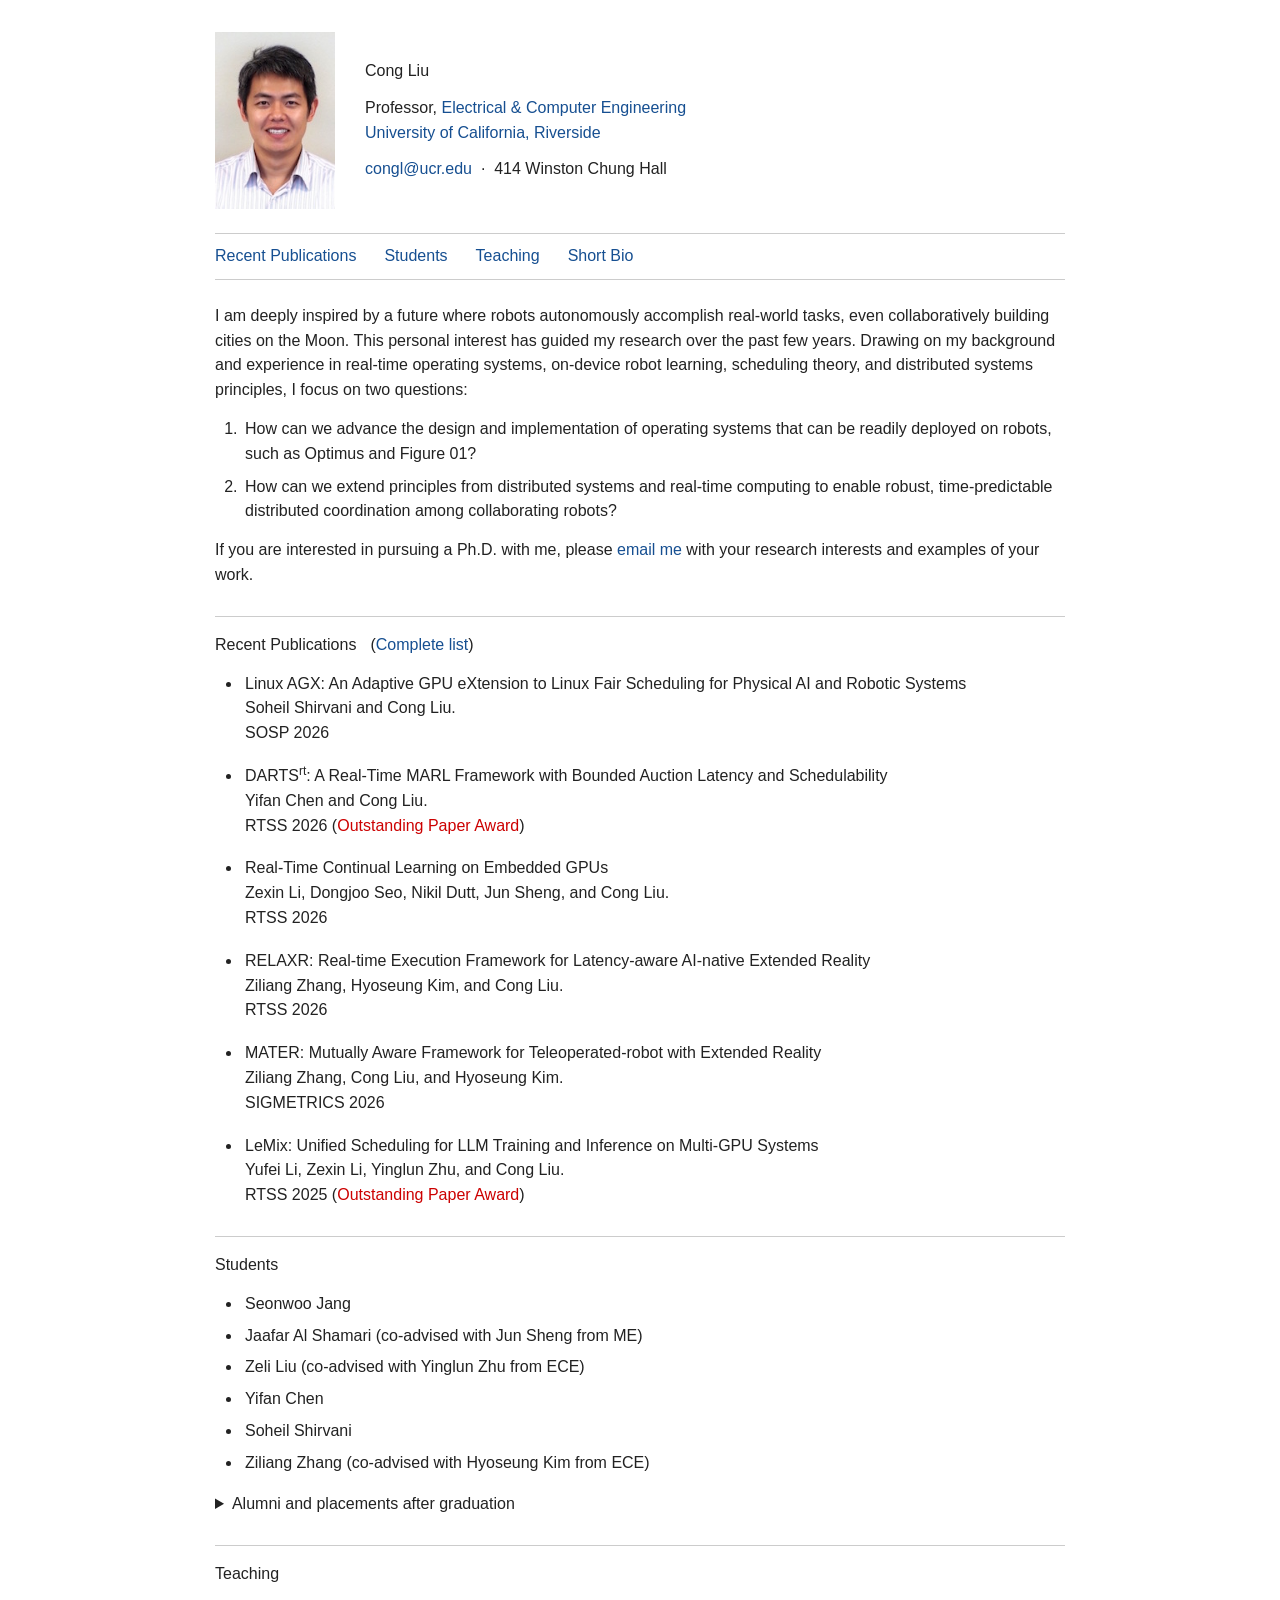
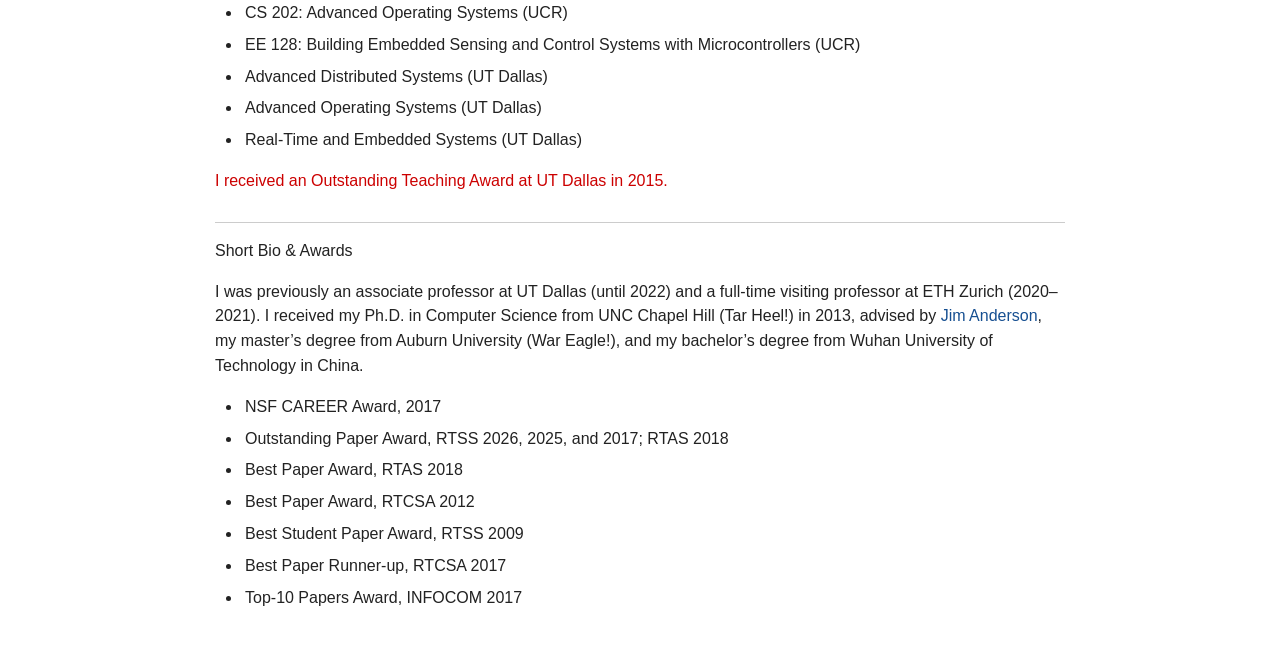
==== index.html @ 4c957865 "Migrate Cong Liu's personal website to GitHub Pages" ====
<!doctype html>
<html lang="en">
<head><meta charset="utf-8"><meta name="viewport" content="width=device-width, initial-scale=1"><title>Cong Liu | UC Riverside</title><meta name="description" content="Cong Liu at UC Riverside. Operating systems, real-time computing, and resource management for intelligent autonomous systems."><link rel="icon" href="favicon.svg" type="image/svg+xml"><link rel="stylesheet" href="style.css">
</head>
<body><a class="skip" href="#main">Skip to content</a>
<main id="main" class="wrap">
<header id="profile" class="profile"><img class="portrait" src="assets/portrait.jpg" alt="Cong Liu" width="120" height="177"><div>
<h1>Cong Liu
</h1>
<p>Professor, <a href="https://www.ece.ucr.edu/">Electrical &amp; Computer Engineering</a><br><a href="https://www.ucr.edu/">University of California, Riverside</a>
</p>
<p class="contact"><a href="mailto:congl@ucr.edu">congl@ucr.edu</a> &nbsp;&#183;&nbsp; 414 Winston Chung Hall
</p></div>
</header>
<nav aria-label="Main navigation"><a href="#publications">Recent Publications</a><a href="#students">Students</a><a href="#teaching">Teaching</a><a href="#bio">Short Bio</a>
</nav><div id="about" class="introduction">
<p>I am deeply inspired by a future where robots autonomously accomplish real-world tasks, even collaboratively building cities on the Moon. This personal interest has guided my research over the past few years. Drawing on my background and experience in real-time operating systems, on-device robot learning, scheduling theory, and distributed systems principles, I focus on two questions:
</p>
<ol>
<li>How can we advance the design and implementation of operating systems that can be readily deployed on robots, such as Optimus and Figure 01?
</li>
<li>How can we extend principles from distributed systems and real-time computing to enable robust, time-predictable distributed coordination among collaborating robots?
</li>
</ol>
<p>If you are interested in pursuing a Ph.D. with me, please <a href="mailto:congl@ucr.edu">email me</a> with your research interests and examples of your work.
</p></div>
<section id="publications"><div class="section-heading">
<h2>Recent Publications
</h2><span>(<a href="publications.html" target="_blank" rel="noopener">Complete list</a>)</span></div>
<ul class="papers">
<li><div class="paper-title">Linux AGX: An Adaptive GPU eXtension to Linux Fair Scheduling for Physical AI and Robotic Systems</div>
<p class="authors">Soheil Shirvani and Cong Liu.
</p>
<p class="publication-meta">SOSP 2026
</p>
</li>
<li><div class="paper-title">DARTS<sup>rt</sup>: A Real-Time MARL Framework with Bounded Auction Latency and Schedulability</div>
<p class="authors">Yifan Chen and Cong Liu.
</p>
<p class="publication-meta">RTSS 2026 (<span class="award">Outstanding Paper Award</span>)
</p>
</li>
<li><div class="paper-title">Real-Time Continual Learning on Embedded GPUs</div>
<p class="authors">Zexin Li, Dongjoo Seo, Nikil Dutt, Jun Sheng, and Cong Liu.
</p>
<p class="publication-meta">RTSS 2026
</p>
</li>
<li><div class="paper-title">RELAXR: Real-time Execution Framework for Latency-aware AI-native Extended Reality</div>
<p class="authors">Ziliang Zhang, Hyoseung Kim, and Cong Liu.
</p>
<p class="publication-meta">RTSS 2026
</p>
</li>
<li><div class="paper-title">MATER: Mutually Aware Framework for Teleoperated-robot with Extended Reality</div>
<p class="authors">Ziliang Zhang, Cong Liu, and Hyoseung Kim.
</p>
<p class="publication-meta">SIGMETRICS 2026
</p>
</li>
<li><div class="paper-title">LeMix: Unified Scheduling for LLM Training and Inference on Multi-GPU Systems</div>
<p class="authors">Yufei Li, Zexin Li, Yinglun Zhu, and Cong Liu.
</p>
<p class="publication-meta">RTSS 2025 (<span class="award">Outstanding Paper Award</span>)
</p>
</li>
</ul>
</section>
<section id="students">
<h2>Students
</h2>
<ul class="students-list">
<li>Seonwoo Jang
</li>
<li>Jaafar Al Shamari (co-advised with Jun Sheng from ME)
</li>
<li>Zeli Liu (co-advised with Yinglun Zhu from ECE)
</li>
<li>Yifan Chen
</li>
<li>Soheil Shirvani
</li>
<li>Ziliang Zhang (co-advised with Hyoseung Kim from ECE)
</li>
</ul>
<details>
<summary>Alumni and placements after graduation
</summary>
<ul class="alumni-list">
<li>Zexin Li <span>2026 &#183; Research Fellow, Nanyang Technological University (NTU), Singapore</span>
</li>
<li>Yufei Li <span>2025 &#183; Research scientist, Meta</span>
</li>
<li>Simin Chen <span>2024 &#183; Postdoctoral researcher, Columbia University</span>
</li>
<li>Junfeng Guo <span>2023 &#183; Postdoctoral researcher, University of Maryland</span>
</li>
<li>Soroush Bateni <span>2022 &#183; Postdoctoral researcher, UC Berkeley</span>
</li>
<li>Julie Rauer<span>2022 &#183; FICO</span>
</li>
<li>Zheng Dong<span>2019 &#183; Assistant professor, Wayne State University</span>
</li>
<li>Husheng Zhou<span>2019 &#183; Senior research scientist, VMware</span>
</li>
<li>Guangmo (Amo) Tong<span>2018 &#183; Assistant professor, University of Delaware</span>
</li>
<li>Aritra Samanta<span>M.S. 2023</span>
</li>
<li>Yaswanth Yadlapalli<span>M.S. 2022</span>
</li>
<li>Zelun Kong<span>M.S. 2020</span>
</li>
<li>Yuankun Zhu<span>M.S. 2019</span>
</li>
<li>Yue Ma<span>M.S. 2017 &#183; Amazon</span>
</li>
<li>Xia Zhang<span>M.S. 2016 &#183; IBM</span>
</li>
<li>Yuchuan Liu<span>M.S. 2016 &#183; NVIDIA</span>
</li>
<li>Gbadebo Ayoade<span>M.S. 2015</span>
</li>
<li>Mozi Chen<span>Visiting Ph.D. student, 2017&#8211;2018</span>
</li>
</ul>
</details>
</section>
<section id="teaching">
<h2>Teaching
</h2>
<ul>
<li>CS 202: Advanced Operating Systems (UCR)
</li>
<li>EE 128: Building Embedded Sensing and Control Systems with Microcontrollers (UCR)
</li>
<li>Advanced Distributed Systems (UT Dallas)
</li>
<li>Advanced Operating Systems (UT Dallas)
</li>
<li>Real-Time and Embedded Systems (UT Dallas)
</li>
</ul>
<p class="award">I received an Outstanding Teaching Award at UT Dallas in 2015.
</p>
</section>
<section id="bio">
<h2>Short Bio &amp; Awards
</h2>
<p>I was previously an associate professor at UT Dallas (until 2022) and a full-time visiting professor at ETH Zurich (2020&#8211;2021). I received my Ph.D. in Computer Science from UNC Chapel Hill (Tar Heel!) in 2013, advised by <a href="https://www.cs.unc.edu/~anderson/">Jim Anderson</a>, my master&#8217;s degree from Auburn University (War Eagle!), and my bachelor&#8217;s degree from Wuhan University of Technology in China.
</p>
<ul>
<li>NSF CAREER Award, 2017
</li>
<li>Outstanding Paper Award, RTSS 2026, 2025, and 2017; RTAS 2018
</li>
<li>Best Paper Award, RTAS 2018
</li>
<li>Best Paper Award, RTCSA 2012
</li>
<li>Best Student Paper Award, RTSS 2009
</li>
<li>Best Paper Runner-up, RTCSA 2017
</li>
<li>Top-10 Papers Award, INFOCOM 2017
</li>
</ul>
</section>
</main>
</body>
</html>
---- style.css ----
*{box-sizing:border-box}
html{scroll-behavior:smooth;scroll-padding-top:24px}
body{margin:0;background:#fff;color:#222;font:16px/1.55 Arial,Helvetica,sans-serif}
.wrap{width:min(850px,calc(100% - 48px));margin:0 auto}
h1,h2,h3,p,li,nav,summary,footer,span,a,strong,em{font-family:inherit;font-size:inherit;font-weight:400;font-style:normal}
h1,h2,h3{line-height:inherit}
a{color:#164f91;text-decoration:none}
a:hover{text-decoration:underline;text-underline-offset:3px}
a:focus-visible,summary:focus-visible{outline:2px solid #164f91;outline-offset:4px}
.profile{display:flex;gap:30px;align-items:center;padding:32px 0 24px}
.portrait{width:120px;height:177px;object-fit:cover}
.profile h1{margin:0 0 12px}
.profile p{margin:0}
.profile .contact{margin-top:12px}
nav{display:flex;gap:28px;flex-wrap:wrap;padding:10px 0;border-top:1px solid #ccc;border-bottom:1px solid #ccc}
.introduction p{margin:24px 0 28px;line-height:1.65}
section{margin:28px 0 0;padding-top:16px;border-top:1px solid #ccc}
h2{margin:0 0 14px}
.section-heading{display:flex;align-items:baseline;gap:14px;margin-bottom:14px;flex-wrap:wrap}
.section-heading h2{margin:0}
ul{padding-left:27px;margin:12px 0;list-style-type:disc}
li{padding-left:3px;margin-bottom:7px}
.papers>li{margin-bottom:18px}
.papers>li:last-child{margin-bottom:0}
.paper-title,.authors,.publication-meta,.paper-note{margin:0;line-height:1.55}
.news-list{list-style:none;padding-left:27px}
.news-list>li{position:relative;padding-left:3px;margin-bottom:8px}
.news-list>li::before{content:'\bb ';position:absolute;left:-23px;color:#222}
.students-list{margin-bottom:17px}
details{margin:13px 0}
summary{cursor:pointer;width:fit-content;color:#222}
details p{margin:12px 0 12px 27px}
.alumni-list{columns:1}
.alumni-list span{display:block}
.join{margin:18px 0 0}
#teaching>ul{margin-top:12px}
.secondary{margin-top:28px;padding-top:6px;border-top:1px solid #ccc}
.footer{margin-top:24px;padding:16px 0 28px;border-top:1px solid #ccc}
.archive-nav{padding:28px 0 14px;display:flex;justify-content:space-between;border-bottom:1px solid #ccc}
.pub-intro{padding:24px 0 0}
.pub-intro h1{margin:0 0 14px}
.pub-intro p{margin:14px 0}
.eyebrow{display:none}
.archive-item{margin-bottom:18px}
.skip{position:absolute;top:-100px;left:15px;background:#fff;padding:10px}
.skip:focus{top:10px;z-index:10}
@media(max-width:600px){.wrap{width:calc(100% - 32px)}
.profile{gap:18px;padding:24px 0 20px;align-items:flex-start}
.portrait{width:80px;height:118px}
.profile .contact{margin-top:10px}
nav{gap:10px 20px}
.section-heading{gap:8px 14px}
.profile p{overflow-wrap:anywhere}
.introduction p{margin:22px 0 26px}
.papers>li{margin-bottom:19px}
}
@media(max-width:390px){.profile{display:block}
.portrait{float:right;margin:0 0 12px 16px}
.profile:after{content:'';display:block;clear:both}
}
@media(prefers-reduced-motion:reduce){html{scroll-behavior:auto}
}


.introduction{margin-top:24px}
.introduction h2{margin-bottom:14px}
.introduction p{margin:14px 0;line-height:1.55}
.introduction ul{margin:14px 0 14px;padding-left:27px}
.introduction li{margin-bottom:8px}
.introduction p:last-child{margin-bottom:0}
sup{font-size:.75em;line-height:0}


.award{color:#c00;font-weight:400}


.introduction ol{padding-left:27px;margin:14px 0}
#students h3{margin:22px 0 12px}


main.wrap{padding-bottom:32px}
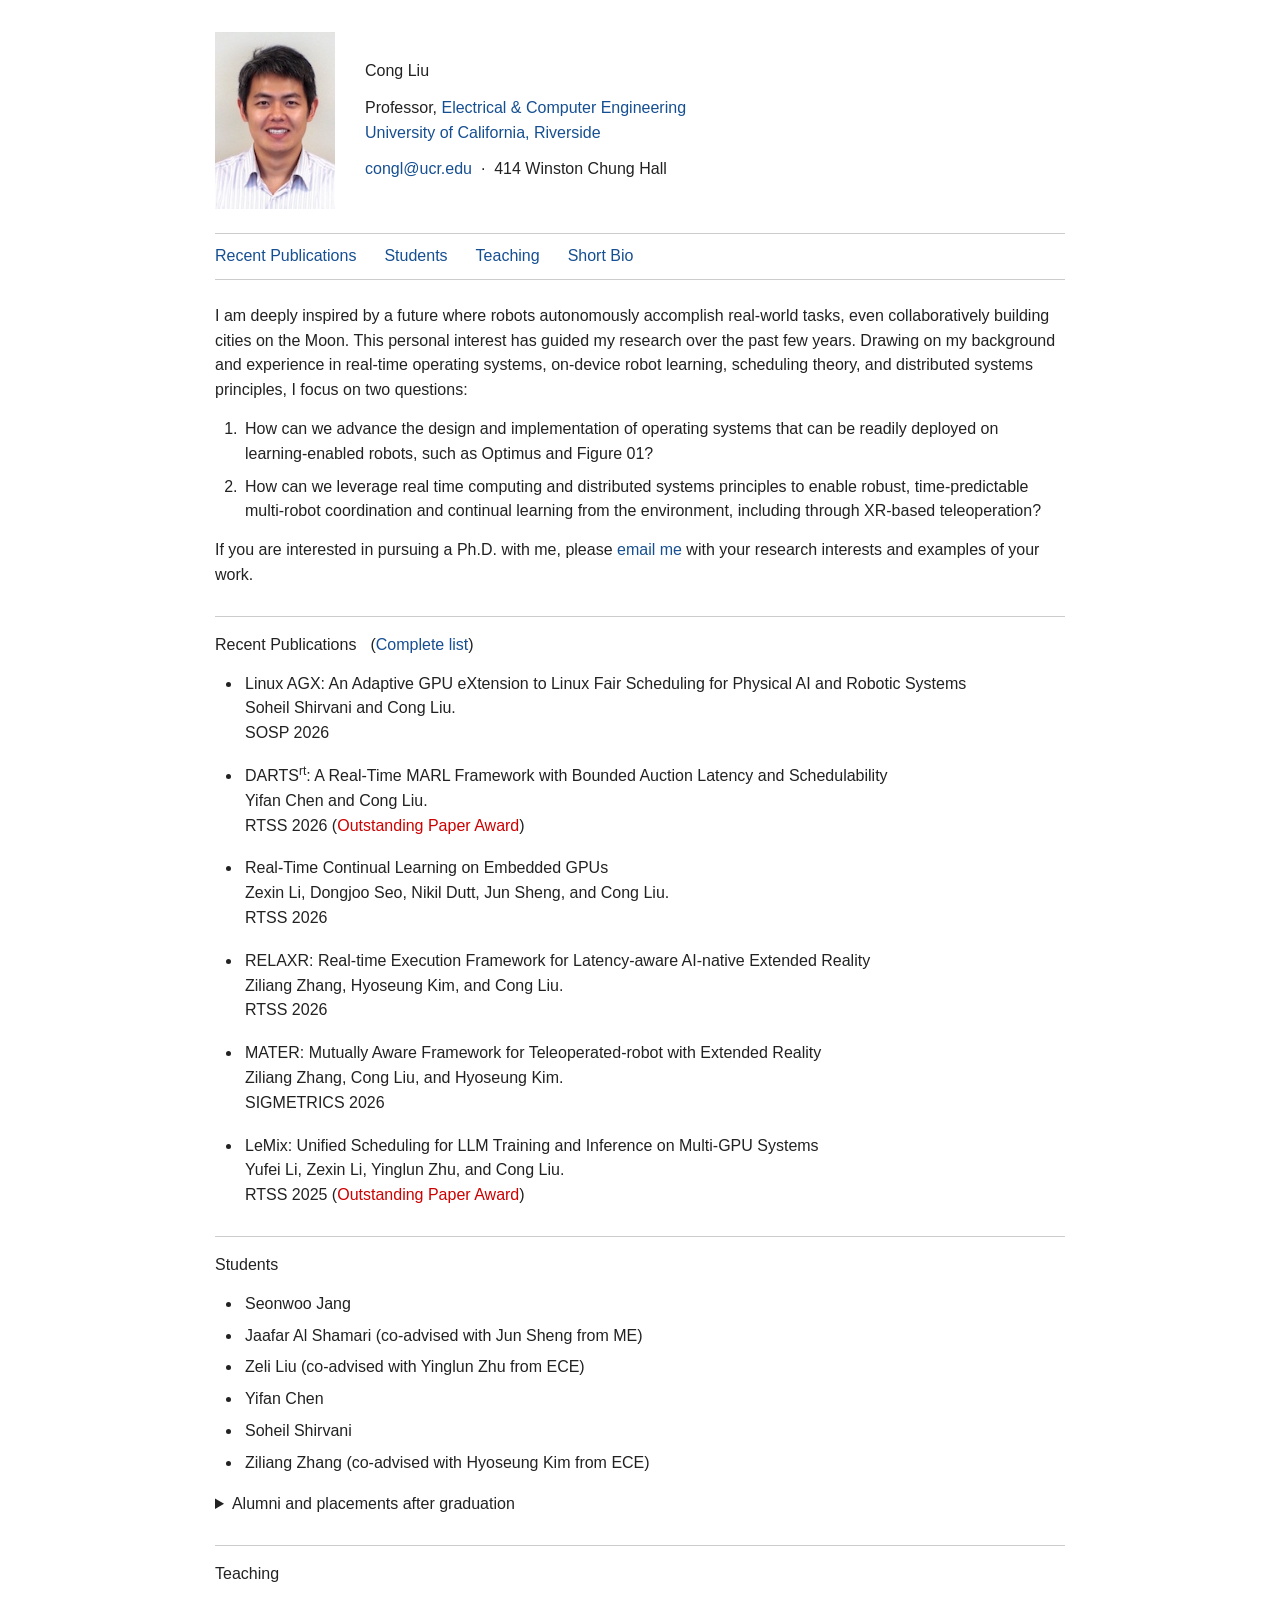
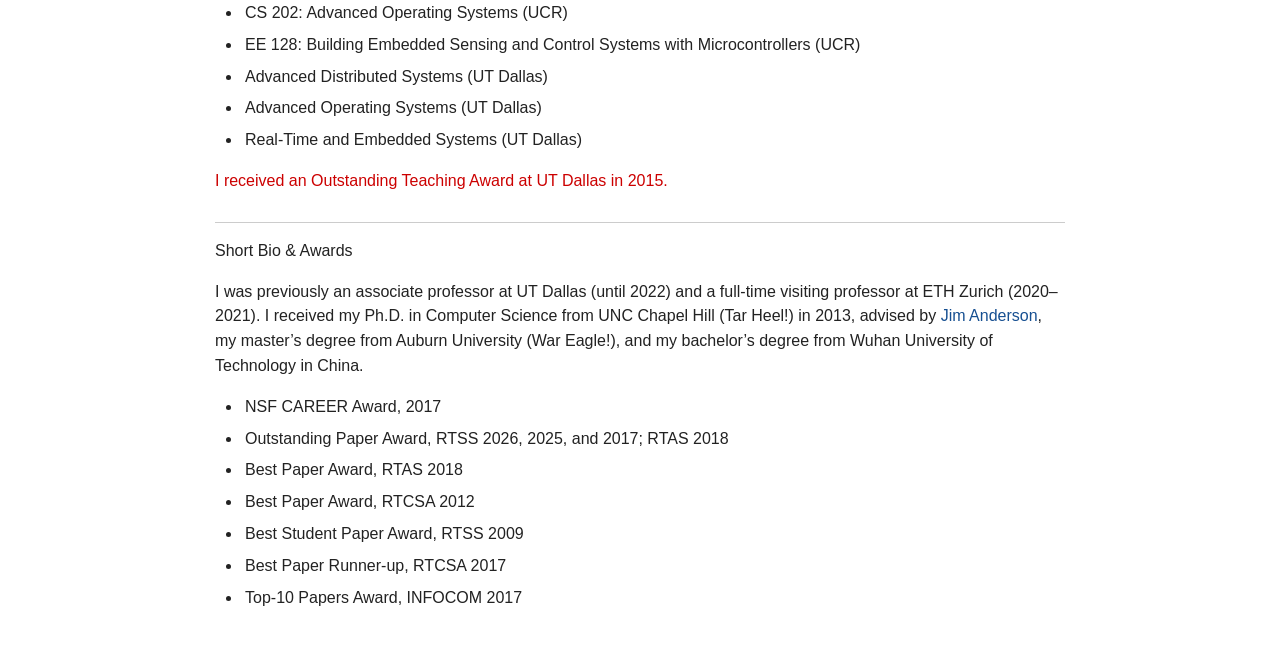
==== commit 8c1d7144: "Update research description with current research questions" ====
--- a/index.html
+++ b/index.html
@@ -17,9 +17,9 @@
 <p>I am deeply inspired by a future where robots autonomously accomplish real-world tasks, even collaboratively building cities on the Moon. This personal interest has guided my research over the past few years. Drawing on my background and experience in real-time operating systems, on-device robot learning, scheduling theory, and distributed systems principles, I focus on two questions:
 </p>
 <ol>
-<li>How can we advance the design and implementation of operating systems that can be readily deployed on robots, such as Optimus and Figure 01?
+<li>How can we advance the design and implementation of operating systems that can be readily deployed on learning-enabled robots, such as Optimus and Figure 01?
 </li>
-<li>How can we extend principles from distributed systems and real-time computing to enable robust, time-predictable distributed coordination among collaborating robots?
+<li>How can we leverage real time computing and distributed systems principles to enable robust, time-predictable multi-robot coordination and continual learning from the environment, including through XR-based teleoperation?
 </li>
 </ol>
 <p>If you are interested in pursuing a Ph.D. with me, please <a href="mailto:congl@ucr.edu">email me</a> with your research interests and examples of your work.
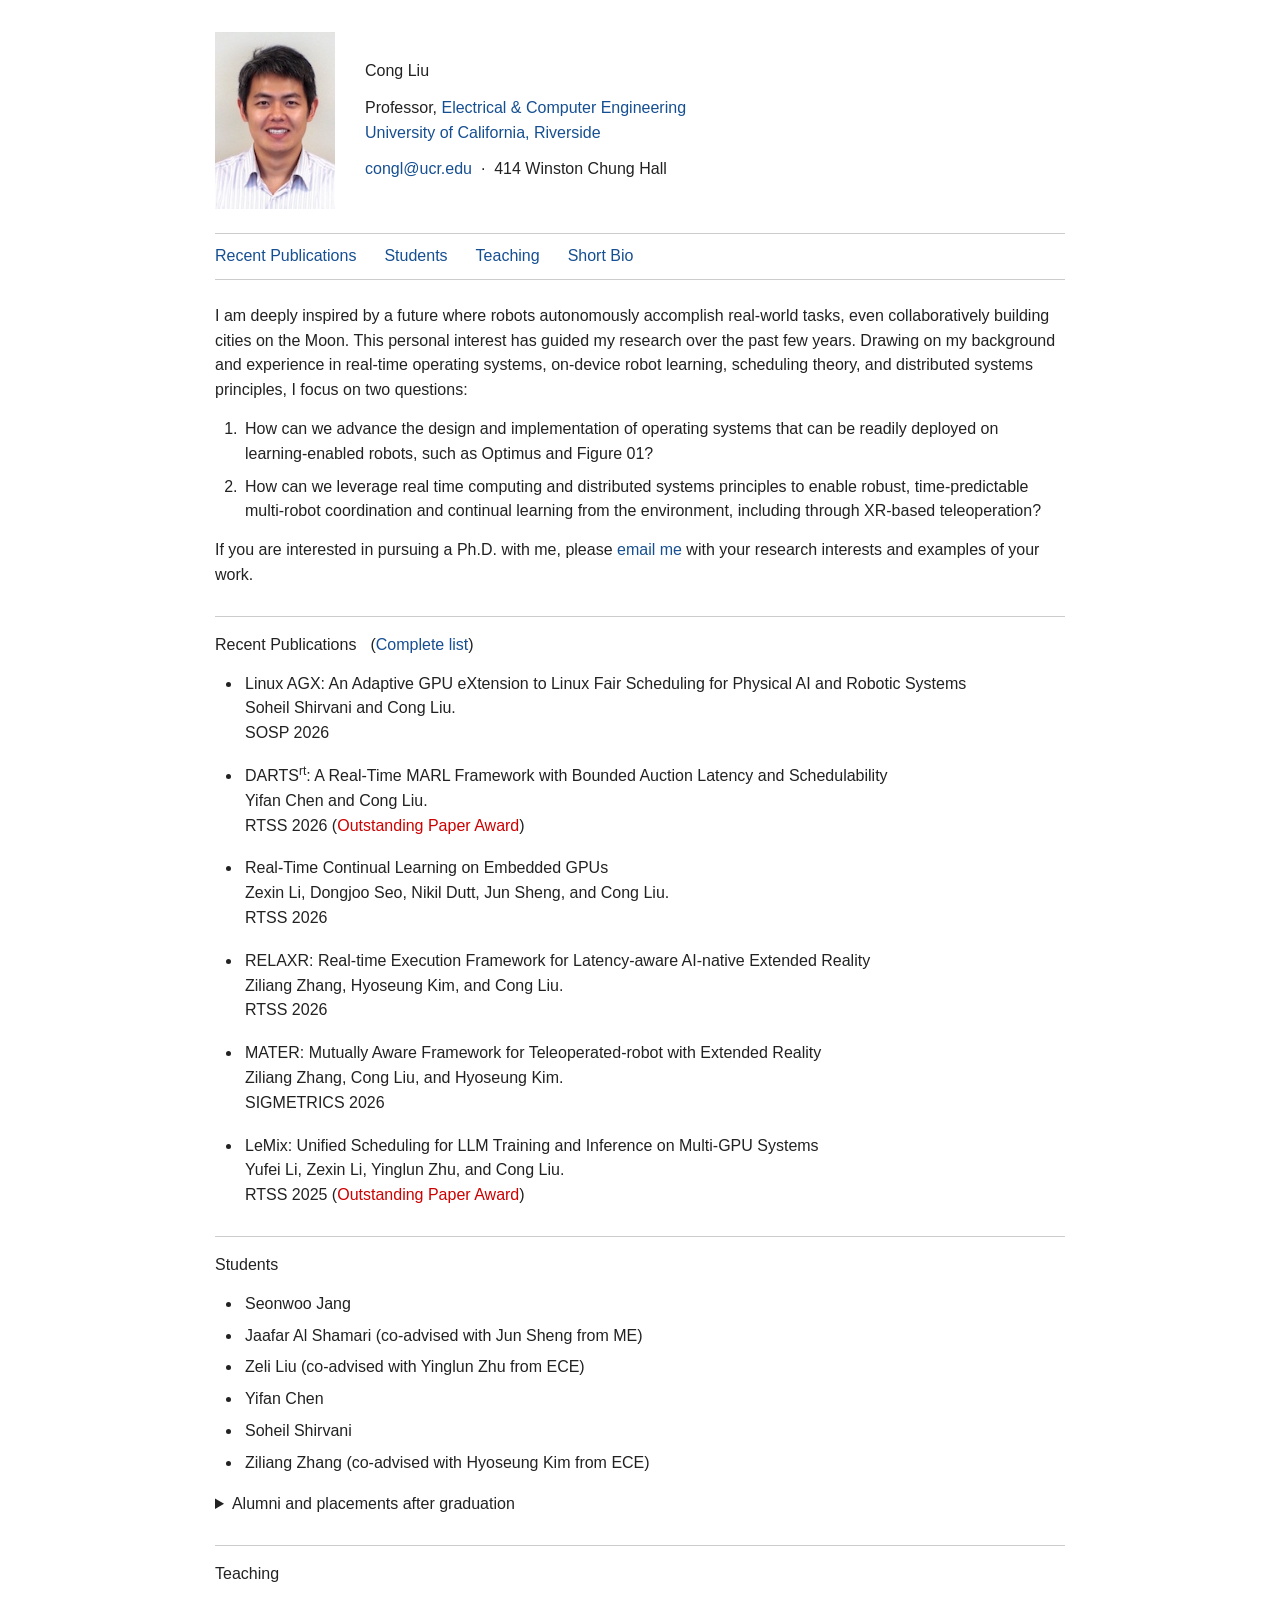
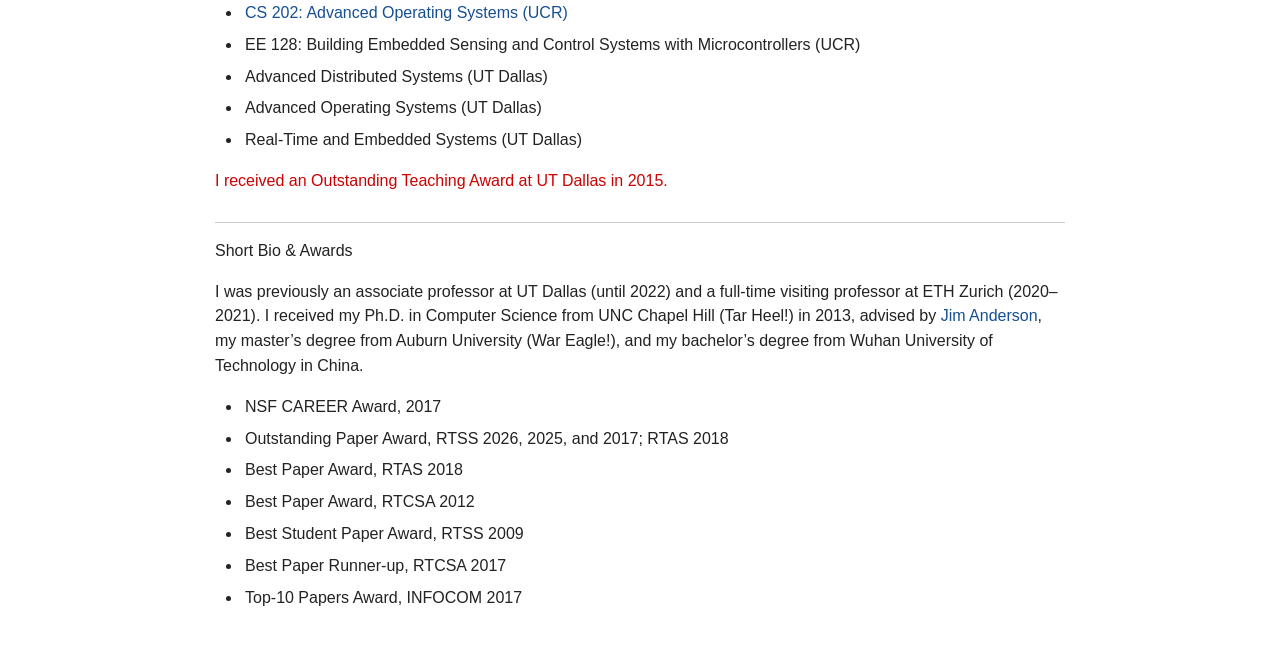
==== commit 45e18422: "Link CS202 teaching entry to the Fall 2026 course page" ====
--- a/index.html
+++ b/index.html
@@ -103,7 +103,7 @@
 </li>
 <li>Husheng Zhou<span>2019 &#183; Senior research scientist, VMware</span>
 </li>
-<li>Guangmo (Amo) Tong<span>2018 &#183; Assistant professor, University of Delaware</span>
+<li>Guangmo Tong<span>2018 &#183; Assistant professor, University of Delaware</span>
 </li>
 <li>Aritra Samanta<span>M.S. 2023</span>
 </li>
@@ -130,7 +130,7 @@
 <h2>Teaching
 </h2>
 <ul>
-<li>CS 202: Advanced Operating Systems (UCR)
+<li><a href="teaching/UCR/AOS/F26.html">CS 202: Advanced Operating Systems (UCR)</a>
 </li>
 <li>EE 128: Building Embedded Sensing and Control Systems with Microcontrollers (UCR)
 </li>
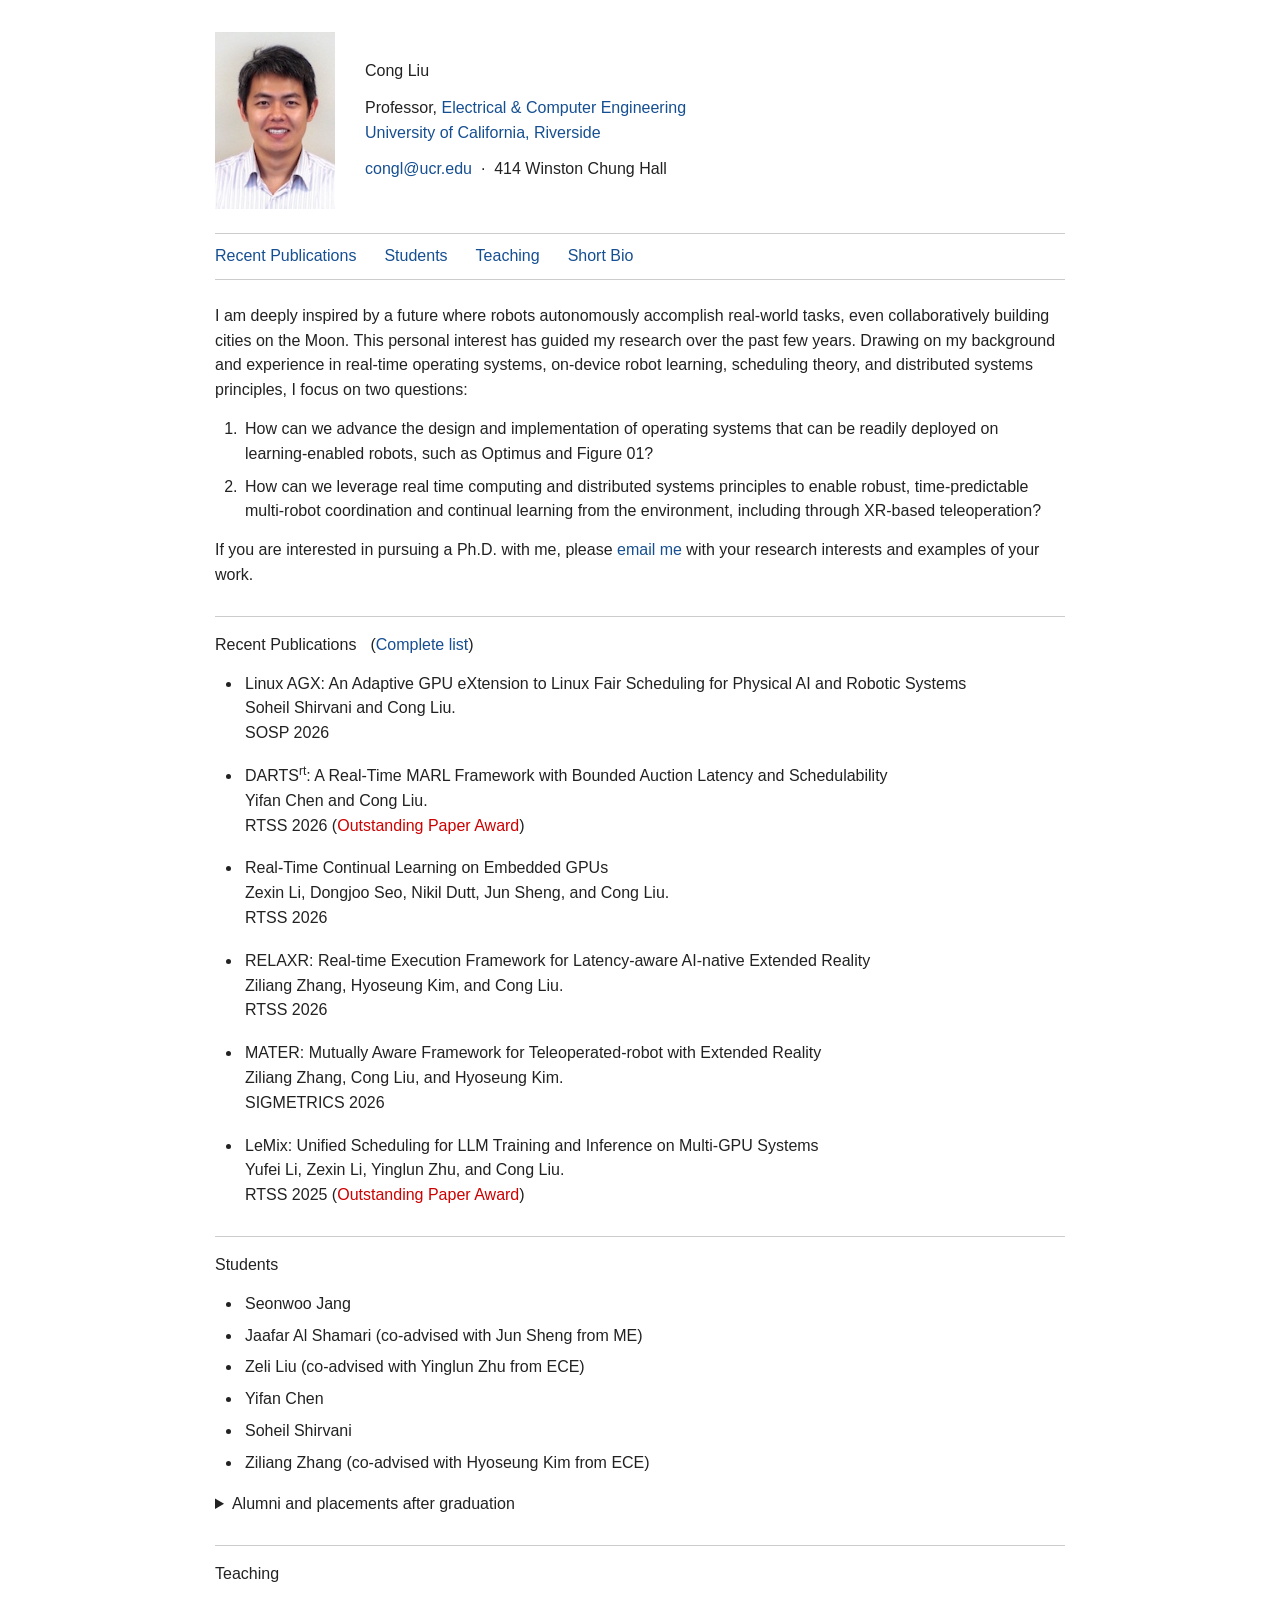
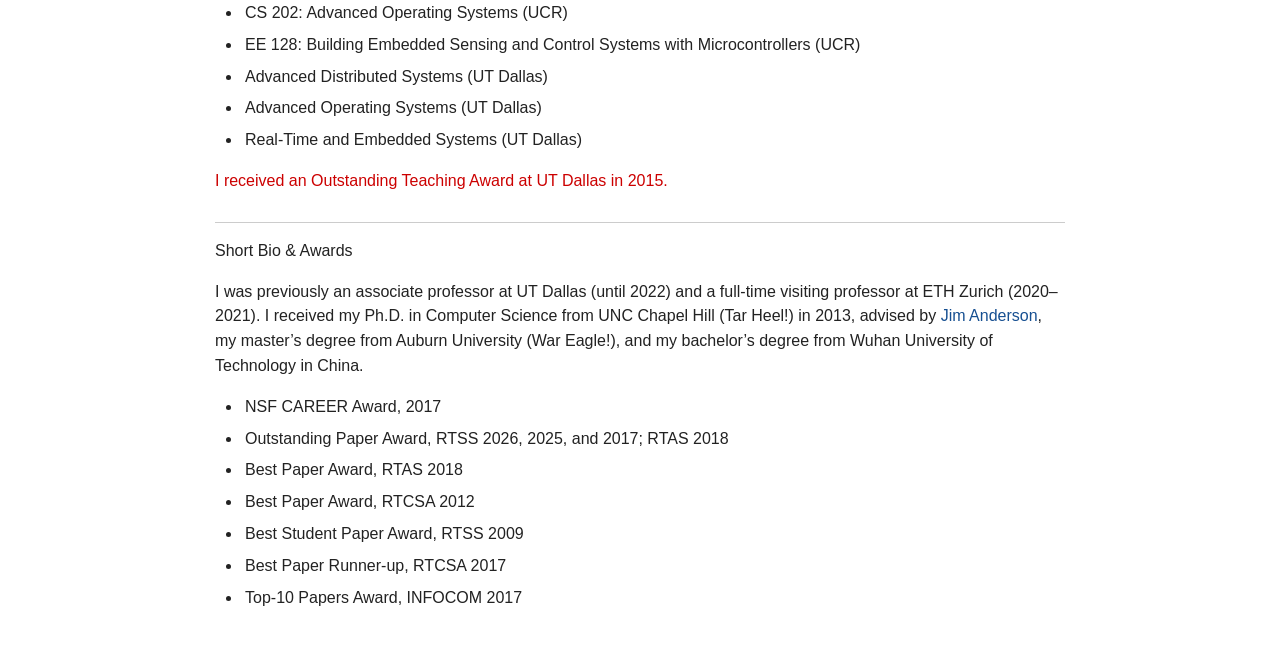
==== commit b45ffcef: "Refactor teaching section course links Updated teaching section to remove HTML tags from course link" ====
--- a/index.html
+++ b/index.html
@@ -130,7 +130,7 @@
 <h2>Teaching
 </h2>
 <ul>
-<li><a href="teaching/UCR/AOS/F26.html">CS 202: Advanced Operating Systems (UCR)</a>
+<li>CS 202: Advanced Operating Systems (UCR)
 </li>
 <li>EE 128: Building Embedded Sensing and Control Systems with Microcontrollers (UCR)
 </li>
